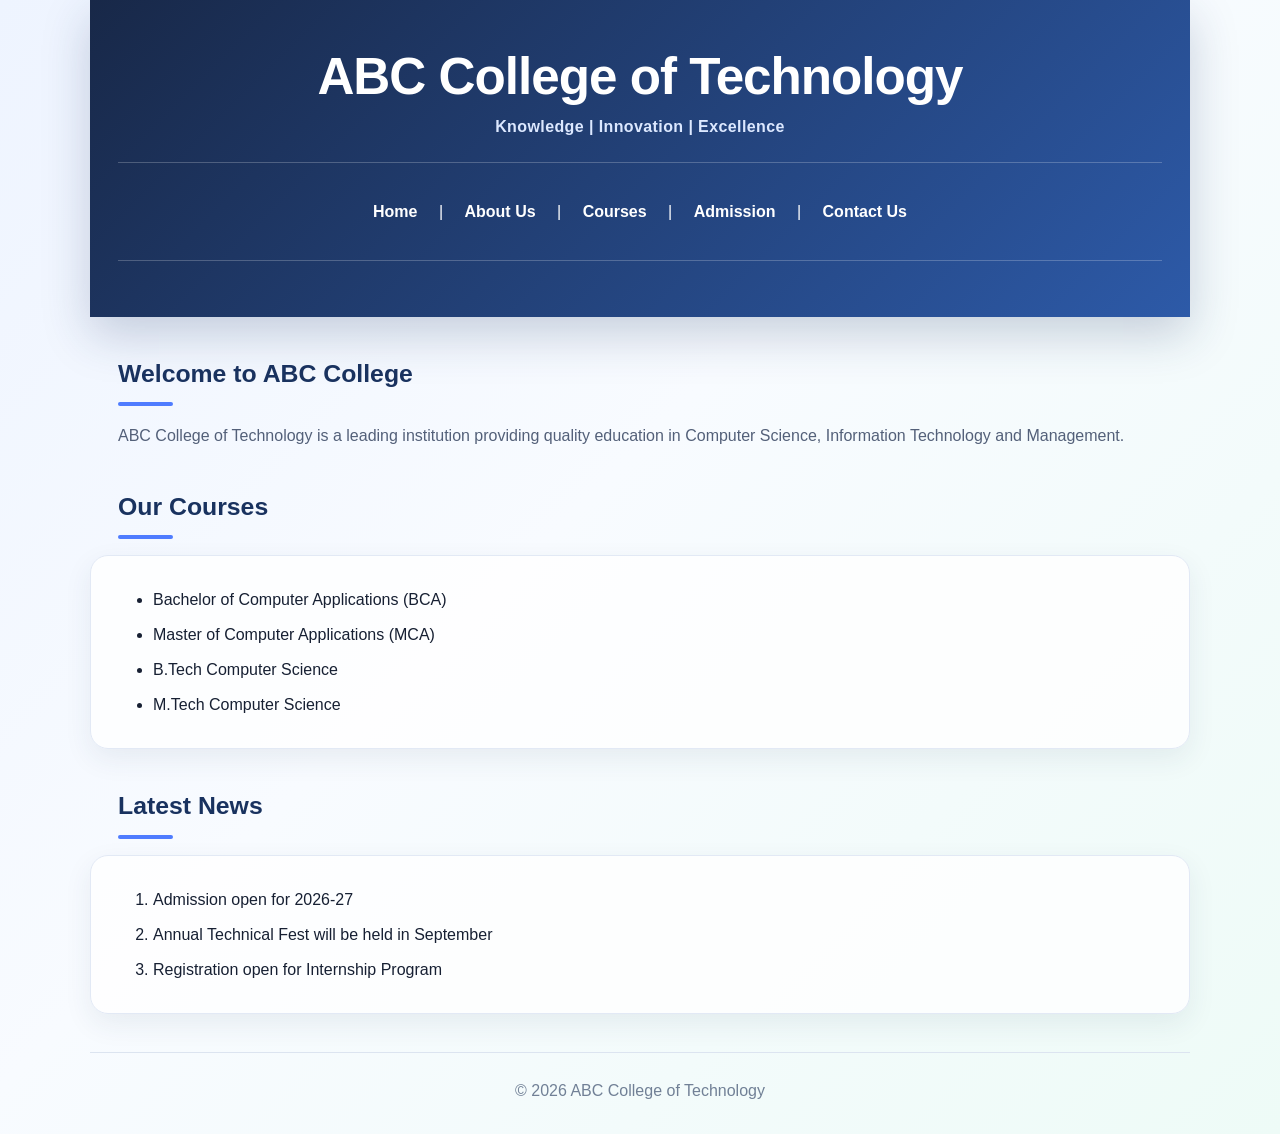
==== index.html @ 23ebe0e4 "Rename P1.html to index.html" ====
<!DOCTYPE html>
<html>
<head>
    <title>ABC College</title>

<link rel="stylesheet" href="style.css" >
</head>

<body>

    <center>
        <h1>ABC College of Technology</h1>
        <p>Knowledge | Innovation | Excellence</p>

        <hr>

        <a href="#">Home</a> |
        <a href="#">About Us</a> |
        <a href="#">Courses</a> |
        <a href="#">Admission</a> |
        <a href="#">Contact Us</a>

        <hr>
    </center>

    <h2>Welcome to ABC College</h2>

    <p>
        ABC College of Technology is a leading institution providing
        quality education in Computer Science, Information Technology
        and Management.
    </p>

    <h2>Our Courses</h2>

    <ul>
        <li>Bachelor of Computer Applications (BCA)</li>
        <li>Master of Computer Applications (MCA)</li>
        <li>B.Tech Computer Science</li>
        <li>M.Tech Computer Science</li>
    </ul>

    <h2>Latest News</h2>

    <ol>
        <li>Admission open for 2026-27</li>
        <li>Annual Technical Fest will be held in September</li>
        <li>Registration open for Internship Program</li>
    </ol>

    <hr>

    <center>
        <p>© 2026 ABC College of Technology</p>
    </center>

</body>
</html>
---- style.css ----
*{box-sizing:border-box}
html{scroll-behavior:smooth}
body{
  margin:0;
  min-height:100vh;
  font-family:Inter,Segoe UI,Arial,sans-serif;
  line-height:1.7;
  color:#172033;
  background:linear-gradient(135deg,#eef4ff 0%,#f8fbff 45%,#eefbf7 100%);
}
body>center:first-of-type{
  display:block;
  max-width:1100px;
  margin:0 auto;
  padding:48px 28px 34px;
  text-align:center;
  background:linear-gradient(135deg,#182848,#2d5aa8);
  color:white;
  box-shadow:0 18px 45px rgba(31,55,100,.22);
}
h1{
  margin:0 0 6px;
  font-size:clamp(2rem,5vw,3.2rem);
  line-height:1.15;
  letter-spacing:-1px;
}
h3{margin:4px 0 8px}
body>center:first-of-type p{
  margin:0 0 22px;
  color:#dce8ff;
  font-weight:600;
  letter-spacing:.4px;
}
body>center:first-of-type hr{
  border:0;
  height:1px;
  background:rgba(255,255,255,.22);
  margin:22px 0;
}
body>center:first-of-type a{
  display:inline-block;
  margin:5px 3px;
  padding:8px 14px;
  color:white;
  text-decoration:none;
  border-radius:999px;
  transition:.2s ease;
  font-weight:600;
}
body>center:first-of-type a:hover{
  background:rgba(255,255,255,.16);
  transform:translateY(-2px);
}
body>center:first-of-type + h2,
body>center:first-of-type ~ h2,
body>center:first-of-type ~ h3,
body>center:first-of-type ~ p,
body>center:first-of-type ~ ul,
body>center:first-of-type ~ ol,
body>center:first-of-type ~ table{
  max-width:1100px;
  margin-left:auto;
  margin-right:auto;
}
body>center:first-of-type + h2,
body>center:first-of-type ~ h2{
  margin-top:36px;
  margin-bottom:14px;
  padding:0 28px;
  color:#19325f;
  font-size:1.55rem;
  position:relative;
}
body>center:first-of-type + h2:after,
body>center:first-of-type ~ h2:after{
  content:"";
  display:block;
  width:55px;
  height:4px;
  margin-top:7px;
  border-radius:4px;
  background:#4f7cff;
}
body>center:first-of-type ~ p{
  padding:0 28px;
  color:#536079;
}
body>center:first-of-type ~ ul,
body>center:first-of-type ~ ol{
  padding:22px 44px 22px 62px;
  background:rgba(255,255,255,.82);
  border:1px solid #e2e9f5;
  border-radius:18px;
  box-shadow:0 10px 28px rgba(37,58,92,.08);
}
li{margin:8px 0}
table{
  width:calc(100% - 56px);
  border-collapse:separate !important;
  border-spacing:0;
  overflow:hidden;
  border:1px solid #dce5f3;
  border-radius:16px;
  background:white;
  box-shadow:0 12px 30px rgba(37,58,92,.1);
}
th,td{
  padding:14px 16px;
  border:0 !important;
  border-bottom:1px solid #e8edf5 !important;
  text-align:left;
}
th{
  color:white;
  background:linear-gradient(135deg,#24467e,#4775d8);
  font-weight:700;
}
tr:last-child td{border-bottom:0 !important}
tr:nth-child(even) td{background:#f7f9fd}
tr:hover td{background:#eef4ff}
body>hr{
  max-width:1100px;
  border:0;
  border-top:1px solid #dce4f0;
  margin:38px auto 0;
}
body>center:last-of-type{
  display:block;
  max-width:1100px;
  margin:0 auto;
  padding:24px 28px 30px;
  color:#718096;
}
body>center:last-of-type p{margin:0}
@media(max-width:650px){
  body>center:first-of-type{padding:34px 16px 25px}
  body>center:first-of-type a{padding:6px 9px;font-size:.9rem}
  body>center:first-of-type + h2,
  body>center:first-of-type ~ h2,
  body>center:first-of-type ~ p{padding-left:18px;padding-right:18px}
  body>center:first-of-type ~ ul,
  body>center:first-of-type ~ ol{margin-left:18px;margin-right:18px;padding-left:42px}
  table{width:calc(100% - 36px);font-size:.9rem}
  th,td{padding:11px 9px}
}
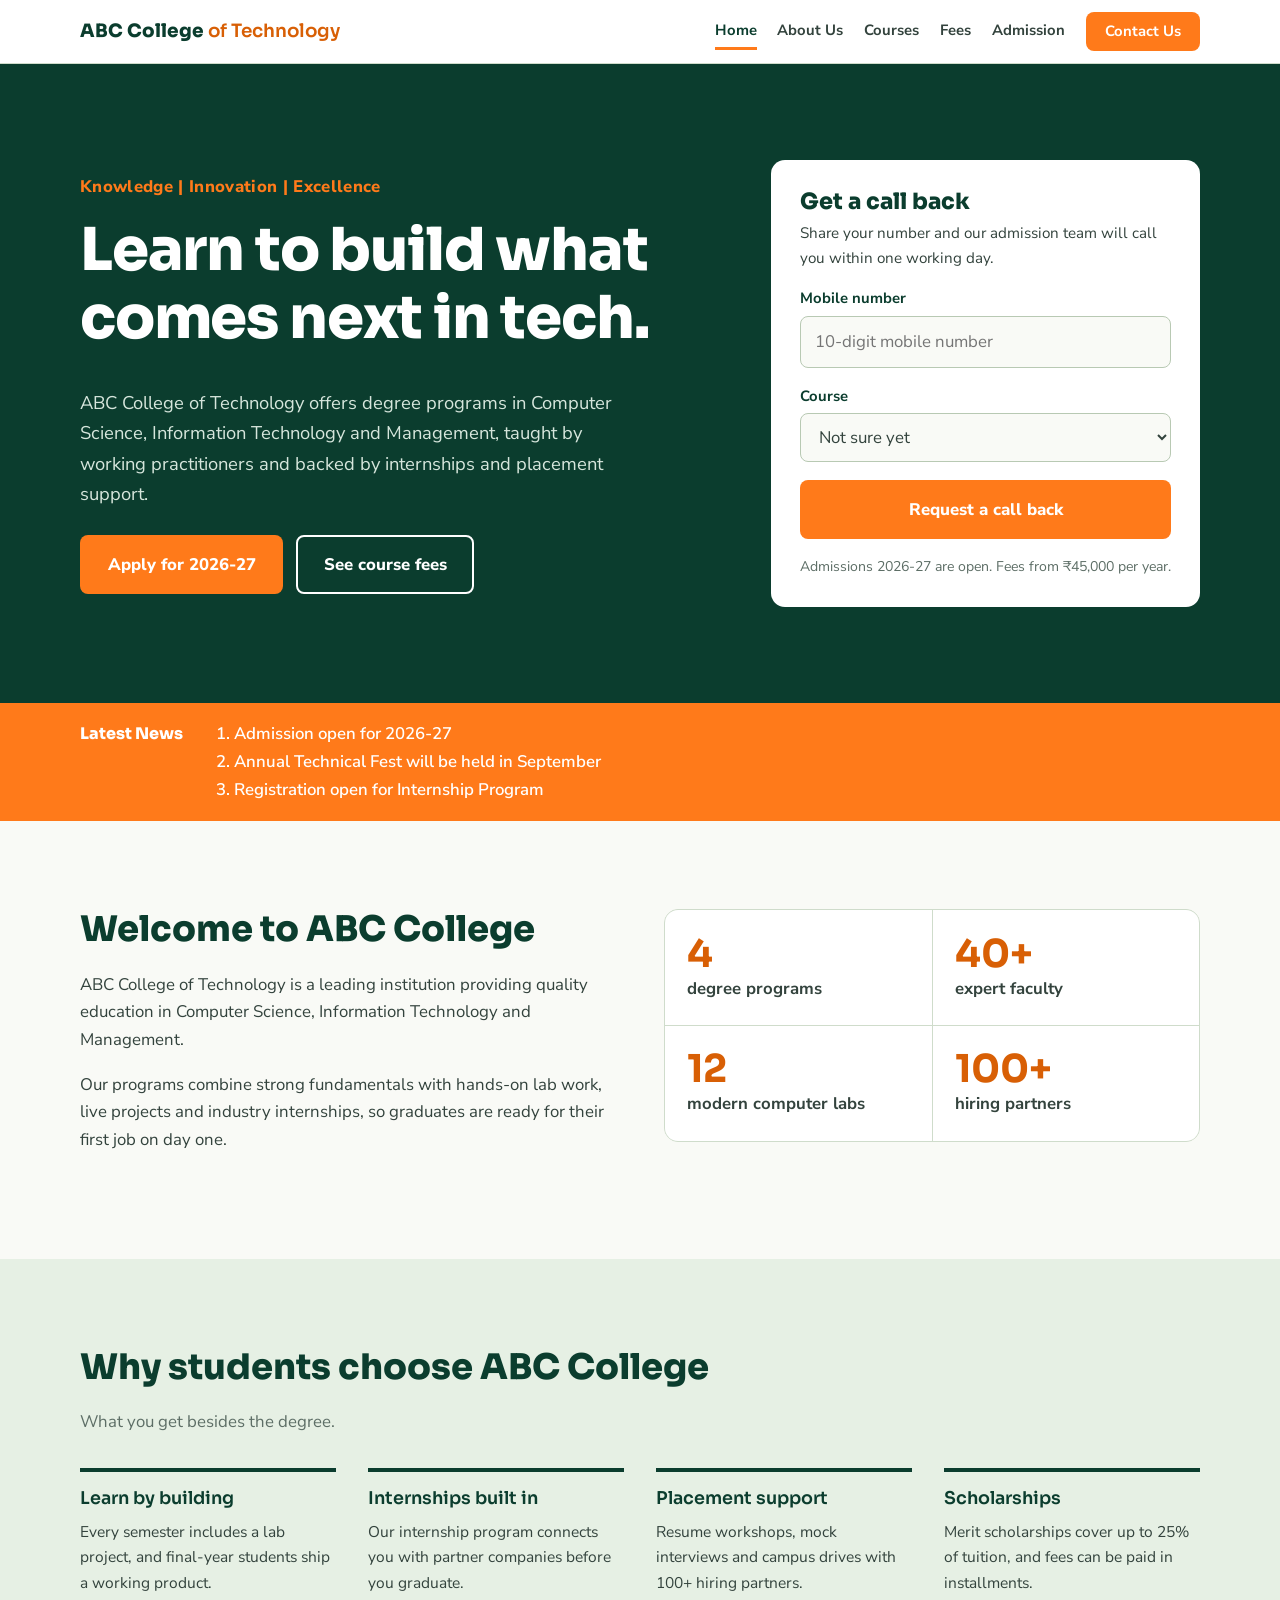
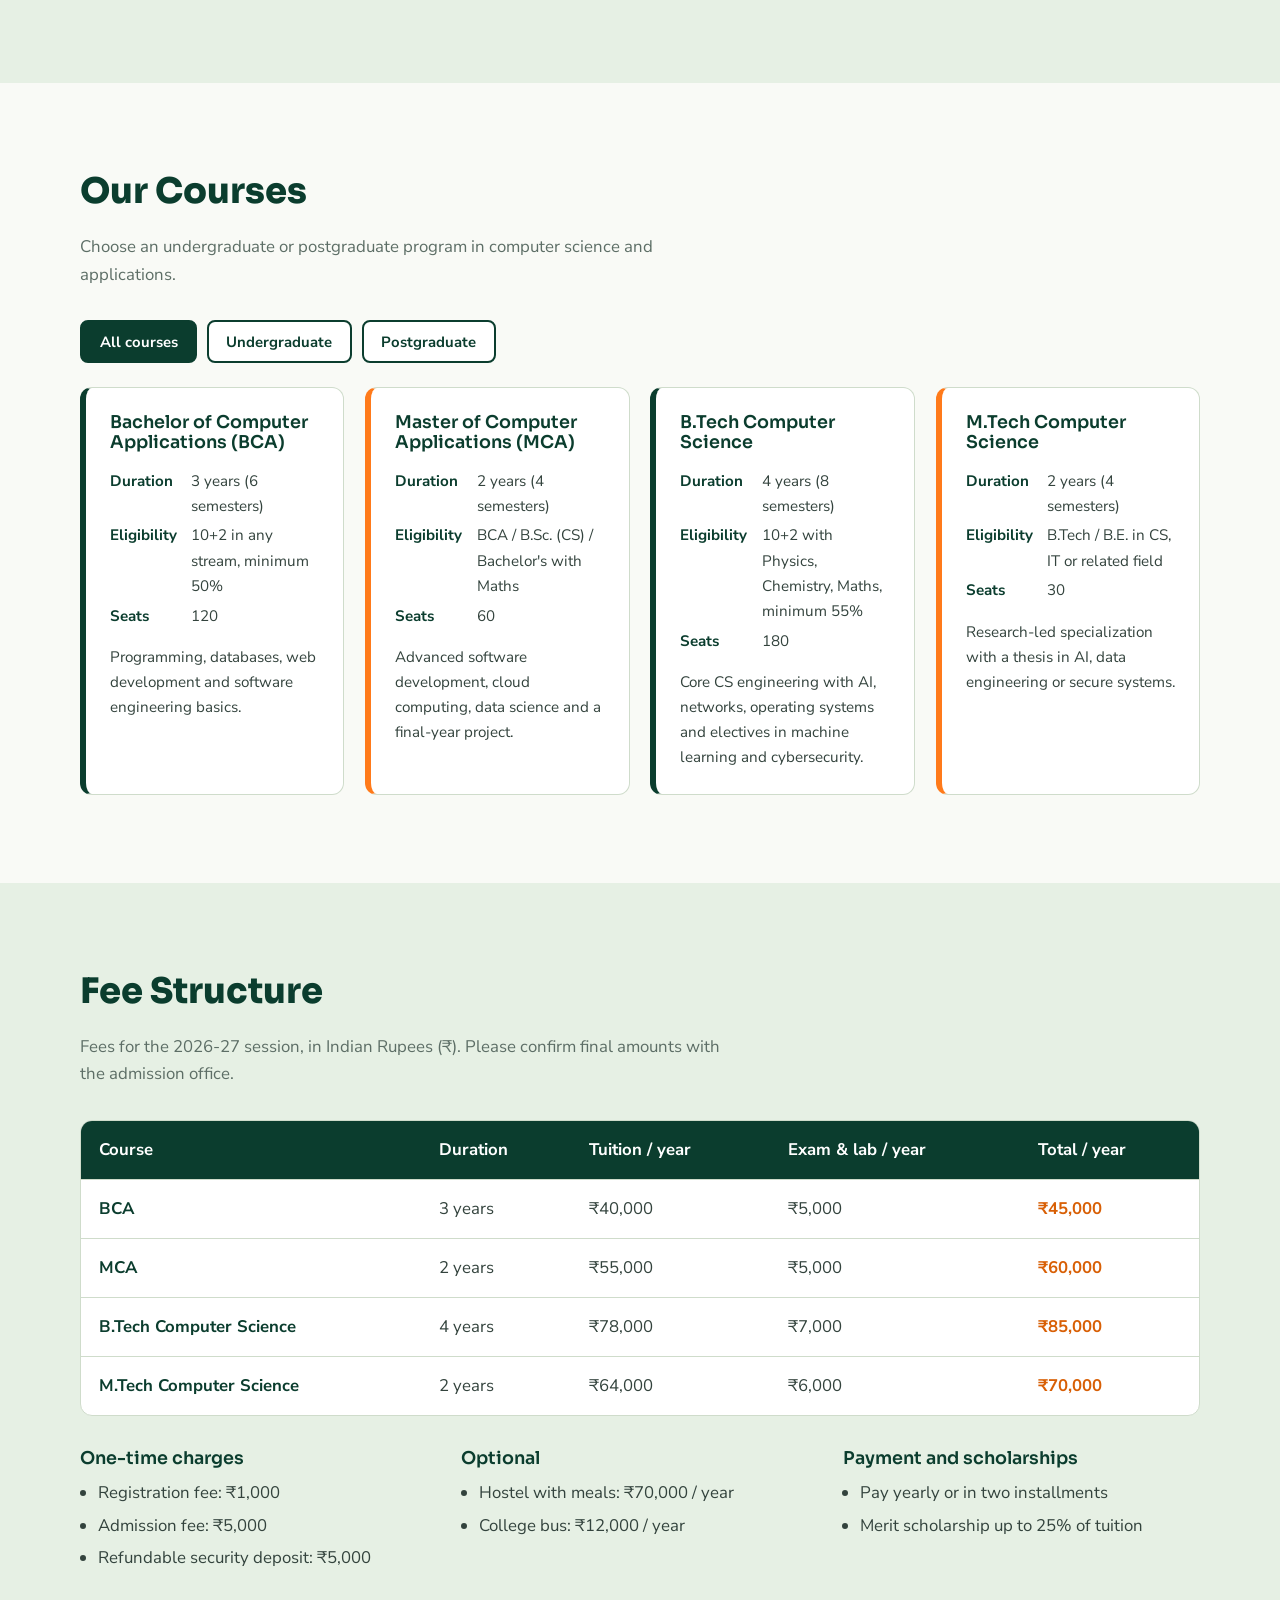
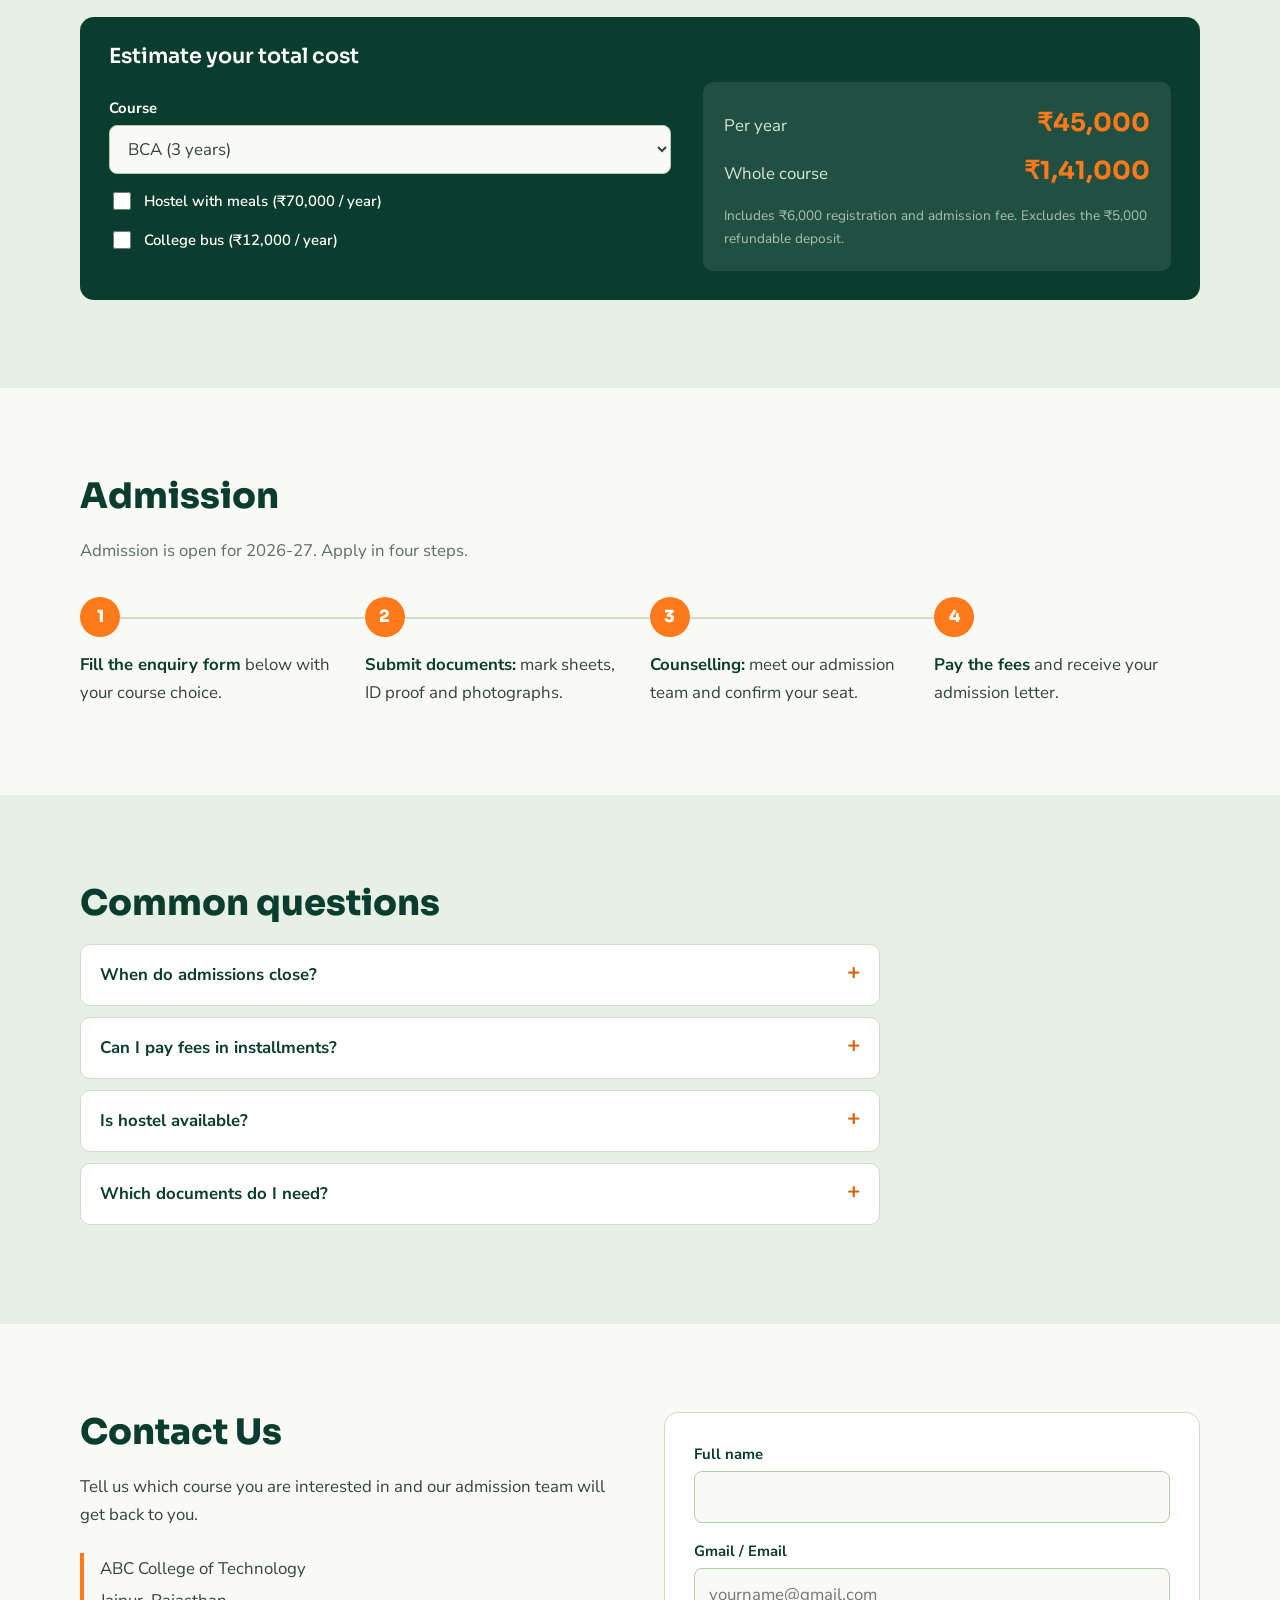
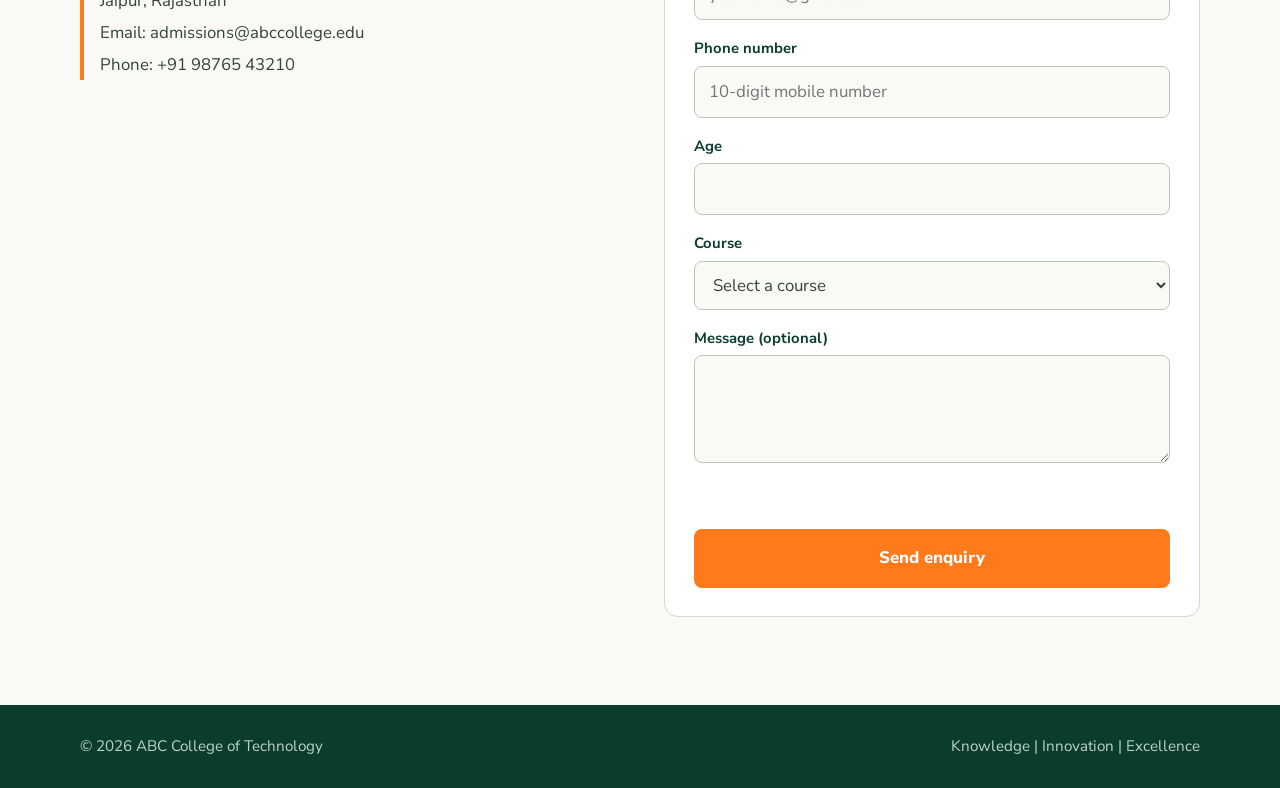
==== commit 987366f8: "Add files via upload" ====
--- a/index.html
+++ b/index.html
@@ -1,58 +1,378 @@
-<!DOCTYPE html>
-<html>
-<head>
-    <title>ABC College</title>
-
-<link rel="stylesheet" href="style.css" >
-</head>
-
-<body>
-
-    <center>
-        <h1>ABC College of Technology</h1>
-        <p>Knowledge | Innovation | Excellence</p>
-
-        <hr>
-
-        <a href="#">Home</a> |
-        <a href="#">About Us</a> |
-        <a href="#">Courses</a> |
-        <a href="#">Admission</a> |
-        <a href="#">Contact Us</a>
-
-        <hr>
-    </center>
-
-    <h2>Welcome to ABC College</h2>
-
-    <p>
-        ABC College of Technology is a leading institution providing
-        quality education in Computer Science, Information Technology
-        and Management.
-    </p>
-
-    <h2>Our Courses</h2>
-
-    <ul>
-        <li>Bachelor of Computer Applications (BCA)</li>
-        <li>Master of Computer Applications (MCA)</li>
-        <li>B.Tech Computer Science</li>
-        <li>M.Tech Computer Science</li>
-    </ul>
-
-    <h2>Latest News</h2>
-
-    <ol>
-        <li>Admission open for 2026-27</li>
-        <li>Annual Technical Fest will be held in September</li>
-        <li>Registration open for Internship Program</li>
-    </ol>
-
-    <hr>
-
-    <center>
-        <p>© 2026 ABC College of Technology</p>
-    </center>
-
-</body>
-</html>
+<!DOCTYPE html>
+<html lang="en">
+<head>
+    <meta charset="UTF-8">
+    <meta name="viewport" content="width=device-width, initial-scale=1">
+    <title>ABC College of Technology</title>
+    <link rel="preconnect" href="https://fonts.googleapis.com">
+    <link rel="preconnect" href="https://fonts.gstatic.com" crossorigin>
+    <link href="https://fonts.googleapis.com/css2?family=Sora:wght@600;800&family=Nunito+Sans:wght@400;600;700&display=swap" rel="stylesheet">
+    <link rel="stylesheet" href="style.css">
+</head>
+
+<body>
+
+    <div id="progress" aria-hidden="true"></div>
+
+    <header class="site-header">
+        <div class="wrap header-inner">
+            <a href="#home" class="brand">ABC College <span>of Technology</span></a>
+            <nav aria-label="Main">
+                <a href="#home">Home</a>
+                <a href="#about">About Us</a>
+                <a href="#courses">Courses</a>
+                <a href="#fees">Fees</a>
+                <a href="#admission">Admission</a>
+                <a href="#contact" class="nav-cta">Contact Us</a>
+            </nav>
+        </div>
+    </header>
+
+    <main>
+
+        <section class="hero" id="home">
+            <div class="wrap hero-inner">
+                <div class="hero-text">
+                    <p class="tagline">Knowledge | Innovation | Excellence</p>
+                    <h1>Learn to build what comes next in tech.</h1>
+                    <p class="lead">
+                        ABC College of Technology offers degree programs in Computer Science,
+                        Information Technology and Management, taught by working practitioners
+                        and backed by internships and placement support.
+                    </p>
+                    <div class="hero-actions">
+                        <a href="#contact" class="btn btn-primary">Apply for 2026-27</a>
+                        <a href="#fees" class="btn btn-ghost">See course fees</a>
+                    </div>
+                </div>
+                <aside class="hero-card" aria-label="Request a call back">
+                    <h2>Get a call back</h2>
+                    <p>Share your number and our admission team will call you within one working day.</p>
+                    <form id="quick-form" novalidate>
+                        <label for="qphone">Mobile number</label>
+                        <input type="tel" id="qphone" inputmode="numeric" placeholder="10-digit mobile number" required>
+                        <label for="qcourse">Course</label>
+                        <select id="qcourse">
+                            <option value="">Not sure yet</option>
+                            <option>BCA</option>
+                            <option>MCA</option>
+                            <option>B.Tech Computer Science</option>
+                            <option>M.Tech Computer Science</option>
+                        </select>
+                        <button type="submit" class="btn btn-primary">Request a call back</button>
+                    </form>
+                    <p class="card-note">Admissions 2026-27 are open. Fees from ₹45,000 per year.</p>
+                </aside>
+            </div>
+        </section>
+
+        <section class="news-bar" aria-label="Latest news">
+            <div class="wrap">
+                <h2>Latest News</h2>
+                <ol>
+                    <li>Admission open for 2026-27</li>
+                    <li>Annual Technical Fest will be held in September</li>
+                    <li>Registration open for Internship Program</li>
+                </ol>
+            </div>
+        </section>
+
+        <section class="section" id="about">
+            <div class="wrap two-col">
+                <div>
+                    <h2>Welcome to ABC College</h2>
+                    <p>
+                        ABC College of Technology is a leading institution providing
+                        quality education in Computer Science, Information Technology
+                        and Management.
+                    </p>
+                    <p>
+                        Our programs combine strong fundamentals with hands-on lab work,
+                        live projects and industry internships, so graduates are ready
+                        for their first job on day one.
+                    </p>
+                </div>
+                <ul class="facts">
+                    <li><strong data-count="4" data-suffix="">4</strong> degree programs</li>
+                    <li><strong data-count="40" data-suffix="+">40+</strong> expert faculty</li>
+                    <li><strong data-count="12" data-suffix="">12</strong> modern computer labs</li>
+                    <li><strong data-count="100" data-suffix="+">100+</strong> hiring partners</li>
+                </ul>
+            </div>
+        </section>
+
+        <section class="section alt" id="why">
+            <div class="wrap">
+                <h2>Why students choose ABC College</h2>
+                <p class="section-intro">What you get besides the degree.</p>
+                <div class="why-grid">
+                    <div>
+                        <h3>Learn by building</h3>
+                        <p>Every semester includes a lab project, and final-year students ship a working product.</p>
+                    </div>
+                    <div>
+                        <h3>Internships built in</h3>
+                        <p>Our internship program connects you with partner companies before you graduate.</p>
+                    </div>
+                    <div>
+                        <h3>Placement support</h3>
+                        <p>Resume workshops, mock interviews and campus drives with 100+ hiring partners.</p>
+                    </div>
+                    <div>
+                        <h3>Scholarships</h3>
+                        <p>Merit scholarships cover up to 25% of tuition, and fees can be paid in installments.</p>
+                    </div>
+                </div>
+            </div>
+        </section>
+
+        <section class="section" id="courses">
+            <div class="wrap">
+                <h2>Our Courses</h2>
+                <p class="section-intro">Choose an undergraduate or postgraduate program in computer science and applications.</p>
+
+                <div class="filters" role="group" aria-label="Filter courses">
+                    <button type="button" class="chip active" data-filter="all">All courses</button>
+                    <button type="button" class="chip" data-filter="ug">Undergraduate</button>
+                    <button type="button" class="chip" data-filter="pg">Postgraduate</button>
+                </div>
+
+                <div class="course-grid">
+                    <article class="course" data-level="ug">
+                        <h3>Bachelor of Computer Applications (BCA)</h3>
+                        <dl>
+                            <dt>Duration</dt><dd>3 years (6 semesters)</dd>
+                            <dt>Eligibility</dt><dd>10+2 in any stream, minimum 50%</dd>
+                            <dt>Seats</dt><dd>120</dd>
+                        </dl>
+                        <p>Programming, databases, web development and software engineering basics.</p>
+                    </article>
+
+                    <article class="course" data-level="pg">
+                        <h3>Master of Computer Applications (MCA)</h3>
+                        <dl>
+                            <dt>Duration</dt><dd>2 years (4 semesters)</dd>
+                            <dt>Eligibility</dt><dd>BCA / B.Sc. (CS) / Bachelor's with Maths</dd>
+                            <dt>Seats</dt><dd>60</dd>
+                        </dl>
+                        <p>Advanced software development, cloud computing, data science and a final-year project.</p>
+                    </article>
+
+                    <article class="course" data-level="ug">
+                        <h3>B.Tech Computer Science</h3>
+                        <dl>
+                            <dt>Duration</dt><dd>4 years (8 semesters)</dd>
+                            <dt>Eligibility</dt><dd>10+2 with Physics, Chemistry, Maths, minimum 55%</dd>
+                            <dt>Seats</dt><dd>180</dd>
+                        </dl>
+                        <p>Core CS engineering with AI, networks, operating systems and electives in machine learning and cybersecurity.</p>
+                    </article>
+
+                    <article class="course" data-level="pg">
+                        <h3>M.Tech Computer Science</h3>
+                        <dl>
+                            <dt>Duration</dt><dd>2 years (4 semesters)</dd>
+                            <dt>Eligibility</dt><dd>B.Tech / B.E. in CS, IT or related field</dd>
+                            <dt>Seats</dt><dd>30</dd>
+                        </dl>
+                        <p>Research-led specialization with a thesis in AI, data engineering or secure systems.</p>
+                    </article>
+                </div>
+            </div>
+        </section>
+
+        <section class="section alt" id="fees">
+            <div class="wrap">
+                <h2>Fee Structure</h2>
+                <p class="section-intro">Fees for the 2026-27 session, in Indian Rupees (₹). Please confirm final amounts with the admission office.</p>
+
+                <div class="table-scroll">
+                    <table>
+                        <caption class="sr-only">Course fee structure</caption>
+                        <thead>
+                            <tr>
+                                <th scope="col">Course</th>
+                                <th scope="col">Duration</th>
+                                <th scope="col">Tuition / year</th>
+                                <th scope="col">Exam &amp; lab / year</th>
+                                <th scope="col">Total / year</th>
+                            </tr>
+                        </thead>
+                        <tbody>
+                            <tr>
+                                <th scope="row">BCA</th>
+                                <td>3 years</td>
+                                <td>₹40,000</td>
+                                <td>₹5,000</td>
+                                <td><strong>₹45,000</strong></td>
+                            </tr>
+                            <tr>
+                                <th scope="row">MCA</th>
+                                <td>2 years</td>
+                                <td>₹55,000</td>
+                                <td>₹5,000</td>
+                                <td><strong>₹60,000</strong></td>
+                            </tr>
+                            <tr>
+                                <th scope="row">B.Tech Computer Science</th>
+                                <td>4 years</td>
+                                <td>₹78,000</td>
+                                <td>₹7,000</td>
+                                <td><strong>₹85,000</strong></td>
+                            </tr>
+                            <tr>
+                                <th scope="row">M.Tech Computer Science</th>
+                                <td>2 years</td>
+                                <td>₹64,000</td>
+                                <td>₹6,000</td>
+                                <td><strong>₹70,000</strong></td>
+                            </tr>
+                        </tbody>
+                    </table>
+                </div>
+
+                <div class="fee-notes">
+                    <div>
+                        <h3>One-time charges</h3>
+                        <ul>
+                            <li>Registration fee: ₹1,000</li>
+                            <li>Admission fee: ₹5,000</li>
+                            <li>Refundable security deposit: ₹5,000</li>
+                        </ul>
+                    </div>
+                    <div>
+                        <h3>Optional</h3>
+                        <ul>
+                            <li>Hostel with meals: ₹70,000 / year</li>
+                            <li>College bus: ₹12,000 / year</li>
+                        </ul>
+                    </div>
+                    <div>
+                        <h3>Payment and scholarships</h3>
+                        <ul>
+                            <li>Pay yearly or in two installments</li>
+                            <li>Merit scholarship up to 25% of tuition</li>
+                        </ul>
+                    </div>
+                </div>
+
+                <div class="calc">
+                    <h3>Estimate your total cost</h3>
+                    <div class="calc-grid">
+                        <div>
+                            <label for="calc-course">Course</label>
+                            <select id="calc-course">
+                                <option value="45000|3">BCA (3 years)</option>
+                                <option value="60000|2">MCA (2 years)</option>
+                                <option value="85000|4">B.Tech Computer Science (4 years)</option>
+                                <option value="70000|2">M.Tech Computer Science (2 years)</option>
+                            </select>
+                            <label class="check"><input type="checkbox" id="calc-hostel"> Hostel with meals (₹70,000 / year)</label>
+                            <label class="check"><input type="checkbox" id="calc-bus"> College bus (₹12,000 / year)</label>
+                        </div>
+                        <div class="calc-result" aria-live="polite">
+                            <p class="calc-line">Per year <strong id="calc-year">₹0</strong></p>
+                            <p class="calc-line">Whole course <strong id="calc-total">₹0</strong></p>
+                            <p class="calc-small">Includes ₹6,000 registration and admission fee. Excludes the ₹5,000 refundable deposit.</p>
+                        </div>
+                    </div>
+                </div>
+            </div>
+        </section>
+
+        <section class="section" id="admission">
+            <div class="wrap">
+                <h2>Admission</h2>
+                <p class="section-intro">Admission is open for 2026-27. Apply in four steps.</p>
+                <ol class="steps">
+                    <li><strong>Fill the enquiry form</strong> below with your course choice.</li>
+                    <li><strong>Submit documents:</strong> mark sheets, ID proof and photographs.</li>
+                    <li><strong>Counselling:</strong> meet our admission team and confirm your seat.</li>
+                    <li><strong>Pay the fees</strong> and receive your admission letter.</li>
+                </ol>
+            </div>
+        </section>
+
+        <section class="section alt" id="faq">
+            <div class="wrap faq">
+                <h2>Common questions</h2>
+                <details>
+                    <summary>When do admissions close?</summary>
+                    <p>Admissions for 2026-27 are open now. Seats are filled in order of applications, so apply early.</p>
+                </details>
+                <details>
+                    <summary>Can I pay fees in installments?</summary>
+                    <p>Yes. You can pay yearly or in two installments each year.</p>
+                </details>
+                <details>
+                    <summary>Is hostel available?</summary>
+                    <p>Yes. Hostel with meals costs ₹70,000 per year and is optional.</p>
+                </details>
+                <details>
+                    <summary>Which documents do I need?</summary>
+                    <p>Previous mark sheets, an ID proof and recent passport-size photographs.</p>
+                </details>
+            </div>
+        </section>
+
+        <section class="section" id="contact">
+            <div class="wrap two-col">
+                <div>
+                    <h2>Contact Us</h2>
+                    <p>Tell us which course you are interested in and our admission team will get back to you.</p>
+                    <address>
+                        ABC College of Technology<br>
+                        Jaipur, Rajasthan<br>
+                        Email: admissions@abccollege.edu<br>
+                        Phone: +91 98765 43210
+                    </address>
+                </div>
+
+                <form id="contact-form" novalidate>
+                    <label for="name">Full name</label>
+                    <input type="text" id="name" name="name" autocomplete="name" required>
+
+                    <label for="email">Gmail / Email</label>
+                    <input type="email" id="email" name="email" autocomplete="email" placeholder="yourname@gmail.com" required>
+
+                    <label for="phone">Phone number</label>
+                    <input type="tel" id="phone" name="phone" autocomplete="tel" inputmode="numeric" placeholder="10-digit mobile number" required>
+
+                    <label for="age">Age</label>
+                    <input type="number" id="age" name="age" min="15" max="60" required>
+
+                    <label for="course">Course</label>
+                    <select id="course" name="course" required>
+                        <option value="">Select a course</option>
+                        <option>BCA</option>
+                        <option>MCA</option>
+                        <option>B.Tech Computer Science</option>
+                        <option>M.Tech Computer Science</option>
+                    </select>
+
+                    <label for="message">Message (optional)</label>
+                    <textarea id="message" name="message" rows="3"></textarea>
+
+                    <p id="form-status" role="status"></p>
+                    <button type="submit" class="btn btn-primary">Send enquiry</button>
+                </form>
+            </div>
+        </section>
+
+    </main>
+
+    <footer class="site-footer">
+        <div class="wrap">
+            <p>© 2026 ABC College of Technology</p>
+            <p>Knowledge | Innovation | Excellence</p>
+        </div>
+    </footer>
+
+    <a href="#contact" class="sticky-cta">Apply now</a>
+
+    <button id="to-top" type="button" aria-label="Back to top">&#8593;</button>
+
+    <script src="script.js"></script>
+
+</body>
+</html>
--- a/style.css
+++ b/style.css
@@ -1,145 +1,173 @@
-*{box-sizing:border-box}
-html{scroll-behavior:smooth}
-body{
-  margin:0;
-  min-height:100vh;
-  font-family:Inter,Segoe UI,Arial,sans-serif;
-  line-height:1.7;
-  color:#172033;
-  background:linear-gradient(135deg,#eef4ff 0%,#f8fbff 45%,#eefbf7 100%);
+:root {
+    --forest: #0b3d2e;
+    --forest-soft: #14584a;
+    --sage: #e6f0e4;
+    --orange: #ff7a1a;
+    --orange-dark: #d85f05;
+    --paper: #f9faf6;
+    --line: #cfdccb;
+    --text: #33433d;
+    --font-head: "Sora", "Trebuchet MS", sans-serif;
+    --font-body: "Nunito Sans", "Segoe UI", Arial, sans-serif;
 }
-body>center:first-of-type{
-  display:block;
-  max-width:1100px;
-  margin:0 auto;
-  padding:48px 28px 34px;
-  text-align:center;
-  background:linear-gradient(135deg,#182848,#2d5aa8);
-  color:white;
-  box-shadow:0 18px 45px rgba(31,55,100,.22);
+*, *::before, *::after { box-sizing: border-box; }
+html { scroll-behavior: smooth; scroll-padding-top: 76px; }
+body { margin: 0; font-family: var(--font-body); font-size: 1.05rem; line-height: 1.65; color: var(--text); background: var(--paper); }
+h1, h2, h3 { font-family: var(--font-head); color: var(--forest); line-height: 1.15; margin: 0 0 .6em; }
+h1 { font-size: clamp(2.2rem, 5.2vw, 3.7rem); font-weight: 800; letter-spacing: -0.02em; }
+h2 { font-size: clamp(1.55rem, 3.2vw, 2.2rem); font-weight: 800; }
+h3 { font-size: 1.1rem; font-weight: 600; }
+p { margin: 0 0 1em; max-width: 66ch; }
+a { color: var(--forest-soft); }
+:focus-visible { outline: 3px solid var(--orange); outline-offset: 2px; }
+.wrap { width: min(1120px, 92%); margin-inline: auto; }
+.sr-only { position: absolute; width: 1px; height: 1px; overflow: hidden; clip: rect(0 0 0 0); white-space: nowrap; }
+
+/* Header */
+.site-header { position: sticky; top: 0; z-index: 10; background: #fff; border-bottom: 1px solid var(--line); }
+.header-inner { display: flex; flex-wrap: wrap; align-items: center; justify-content: space-between; gap: .5rem 1.5rem; padding: .75rem 0; }
+.brand { font-family: var(--font-head); font-weight: 800; font-size: 1.15rem; color: var(--forest); text-decoration: none; }
+.brand span { font-weight: 600; color: var(--orange-dark); }
+nav { display: flex; flex-wrap: wrap; gap: .2rem 1.3rem; align-items: center; }
+nav a { color: var(--text); text-decoration: none; font-weight: 700; font-size: .93rem; padding: .3rem 0; border-bottom: 3px solid transparent; }
+nav a:hover { color: var(--forest); border-bottom-color: var(--line); }
+nav a.current:not(.nav-cta) { color: var(--forest); border-bottom-color: var(--orange); }
+nav .nav-cta { background: var(--orange); color: #fff; padding: .45rem 1.2rem; border-radius: 8px; border-bottom: 0; }
+nav .nav-cta:hover { background: var(--orange-dark); color: #fff; }
+
+/* Buttons */
+.btn { display: inline-block; font: inherit; font-weight: 800; cursor: pointer; padding: .85rem 1.6rem; border-radius: 8px; border: 2px solid transparent; text-decoration: none; text-align: center; transition: background .2s, color .2s; }
+.btn-primary { background: var(--orange); color: #fff; }
+.btn-primary:hover { background: var(--orange-dark); }
+.btn-ghost { border-color: #fff; color: #fff; }
+.btn-ghost:hover { background: #fff; color: var(--forest); }
+
+/* Hero */
+.hero { background: var(--forest); color: #d6e6dc; padding: clamp(3rem, 8vw, 6rem) 0; }
+.hero-inner { display: grid; gap: 3rem; grid-template-columns: 1fr; align-items: center; }
+@media (min-width: 900px) { .hero-inner { grid-template-columns: 1.5fr 1fr; } }
+.tagline { color: var(--orange); font-weight: 800; letter-spacing: .02em; margin-bottom: 1rem; }
+.hero h1 { color: #fff; max-width: 15ch; }
+.lead { font-size: 1.15rem; max-width: 52ch; }
+.hero-actions { display: flex; flex-wrap: wrap; gap: .8rem; margin-top: 1.6rem; }
+.hero-card { background: #fff; color: var(--text); border-radius: 14px; padding: 1.8rem; }
+.hero-card h2 { font-size: 1.4rem; margin-bottom: .4rem; }
+.hero-card p { font-size: .95rem; }
+.hero-card form { background: none; border: 0; box-shadow: none; padding: 0; }
+.hero-card .btn { width: 100%; margin-top: 1.1rem; }
+.hero-card .card-note { margin: 1rem 0 0; font-size: .88rem; color: #5d6e66; }
+
+/* News */
+.news-bar { background: var(--orange); color: #fff; padding: 1.1rem 0; }
+.news-bar .wrap { display: flex; flex-wrap: wrap; gap: .5rem 2rem; align-items: baseline; }
+.news-bar h2 { font-size: 1rem; margin: 0; color: #fff; }
+.news-bar ol { margin: 0; padding-left: 1.2rem; flex: 1 1 320px; font-weight: 600; }
+
+/* Sections */
+.section { padding: clamp(3rem, 7vw, 5.5rem) 0; }
+.section.alt { background: var(--sage); }
+.section-intro { color: #5d6e66; margin-bottom: 2rem; }
+.two-col { display: grid; gap: 3rem; grid-template-columns: 1fr; align-items: start; }
+@media (min-width: 860px) { .two-col { grid-template-columns: 1fr 1fr; } }
+
+.facts { list-style: none; margin: 0; padding: 0; display: grid; grid-template-columns: 1fr 1fr; gap: 1px; background: var(--line); border: 1px solid var(--line); border-radius: 14px; overflow: hidden; }
+.facts li { background: #fff; padding: 1.4rem; font-weight: 700; }
+.facts strong { display: block; font-family: var(--font-head); font-size: 2.4rem; color: var(--orange-dark); line-height: 1.1; }
+
+.why-grid { display: grid; gap: 2rem; grid-template-columns: repeat(auto-fit, minmax(220px, 1fr)); }
+.why-grid > div { border-top: 4px solid var(--forest); padding-top: 1rem; }
+.why-grid p { font-size: .97rem; margin: 0; }
+
+/* Courses */
+.filters { display: flex; flex-wrap: wrap; gap: .6rem; margin-bottom: 1.5rem; }
+.chip { font: inherit; font-weight: 700; font-size: .93rem; cursor: pointer; padding: .45rem 1.1rem; border-radius: 8px; border: 2px solid var(--forest); background: #fff; color: var(--forest); }
+.chip:hover { background: var(--sage); }
+.chip.active { background: var(--forest); color: #fff; }
+.course-grid { display: grid; gap: 1.3rem; grid-template-columns: repeat(auto-fit, minmax(250px, 1fr)); }
+.course { background: #fff; border: 1px solid var(--line); border-left: 6px solid var(--forest); border-radius: 12px; padding: 1.5rem; transition: box-shadow .2s; }
+.course[hidden] { display: none; }
+.course[data-level="pg"] { border-left-color: var(--orange); }
+.course:hover { box-shadow: 0 8px 22px rgba(11, 61, 46, .14); }
+.course h3 { min-height: 2.6em; }
+.course dl { margin: 0 0 1rem; display: grid; grid-template-columns: auto 1fr; gap: .3rem .9rem; font-size: .95rem; }
+.course dt { font-weight: 700; color: var(--forest); }
+.course dd { margin: 0; }
+.course p { font-size: .95rem; margin: 0; }
+
+/* Fees */
+.table-scroll { overflow-x: auto; border: 1px solid var(--line); border-radius: 12px; background: #fff; }
+table { width: 100%; border-collapse: collapse; min-width: 620px; }
+th, td { padding: .95rem 1.1rem; text-align: left; border-bottom: 1px solid var(--line); }
+thead th { background: var(--forest); color: #fff; white-space: nowrap; }
+tbody th { color: var(--forest); }
+tbody tr:hover { background: var(--paper); }
+tbody tr:last-child > * { border-bottom: 0; }
+td strong { color: var(--orange-dark); }
+.fee-notes { display: grid; gap: 1.5rem; margin-top: 2rem; grid-template-columns: repeat(auto-fit, minmax(220px, 1fr)); }
+.fee-notes ul { margin: 0; padding-left: 1.1rem; }
+.fee-notes li { margin-bottom: .3rem; }
+
+.calc { margin-top: 2.5rem; padding: 1.8rem; background: var(--forest); color: #d6e6dc; border-radius: 14px; }
+.calc h3 { color: #fff; font-size: 1.3rem; }
+.calc-grid { display: grid; gap: 2rem; grid-template-columns: 1fr; align-items: center; }
+@media (min-width: 760px) { .calc-grid { grid-template-columns: 1.2fr 1fr; } }
+.calc label { color: #fff; }
+.calc label.check { display: flex; align-items: center; gap: .6rem; font-weight: 600; margin-top: .9rem; }
+.calc input[type="checkbox"] { width: 1.15rem; height: 1.15rem; accent-color: var(--orange); }
+.calc-result { background: rgba(255, 255, 255, .09); border-radius: 10px; padding: 1.3rem; }
+.calc-line { display: flex; justify-content: space-between; align-items: baseline; margin: 0 0 .5rem; max-width: none; }
+.calc-line strong { font-family: var(--font-head); font-size: 1.55rem; color: var(--orange); }
+.calc-small { font-size: .85rem; margin: .8rem 0 0; color: #a9c2b4; }
+
+/* Admission timeline */
+.steps { list-style: none; counter-reset: step; margin: 0; padding: 0; display: grid; gap: 1.2rem; grid-template-columns: repeat(auto-fit, minmax(220px, 1fr)); }
+.steps li { counter-increment: step; position: relative; padding-top: 3.4rem; }
+.steps li::before { content: counter(step); position: absolute; top: 0; left: 0; z-index: 1; width: 2.5rem; height: 2.5rem; border-radius: 50%; background: var(--orange); color: #fff; font-family: var(--font-head); font-weight: 800; display: grid; place-items: center; }
+.steps li::after { content: ""; position: absolute; top: 1.25rem; left: 2.5rem; right: -1.2rem; border-top: 2px solid var(--line); }
+.steps li:last-child::after { display: none; }
+.steps strong { color: var(--forest); }
+
+/* FAQ */
+.faq details { background: #fff; border: 1px solid var(--line); border-radius: 10px; margin-bottom: .7rem; max-width: 800px; }
+.faq summary { cursor: pointer; font-weight: 700; color: var(--forest); padding: 1rem 1.2rem; list-style: none; display: flex; justify-content: space-between; gap: 1rem; }
+.faq summary::-webkit-details-marker { display: none; }
+.faq summary::after { content: "+"; font-size: 1.4rem; line-height: 1; color: var(--orange-dark); }
+.faq details[open] summary::after { content: "\2212"; }
+.faq details p { padding: 0 1.2rem; margin: 0 0 1rem; }
+
+/* Contact */
+address { font-style: normal; line-height: 1.9; margin-top: 1.5rem; padding-left: 1rem; border-left: 4px solid var(--orange); }
+form { background: #fff; border: 1px solid var(--line); border-radius: 14px; padding: 1.8rem; }
+label { display: block; font-weight: 700; color: var(--forest); margin: 1rem 0 .3rem; font-size: .93rem; }
+label:first-child { margin-top: 0; }
+input, select, textarea { width: 100%; font: inherit; color: var(--text); padding: .7rem .9rem; border: 1px solid #b8c9b3; border-radius: 8px; background: var(--paper); }
+input:focus, select:focus, textarea:focus { outline: none; border-color: var(--orange); box-shadow: 0 0 0 3px rgba(255, 122, 26, .25); }
+textarea { resize: vertical; }
+form .btn { width: 100%; margin-top: .5rem; }
+#form-status { min-height: 1.5em; margin: 1rem 0 .5rem; font-weight: 700; }
+#form-status.error { color: #b3261e; }
+#form-status.success { color: var(--forest-soft); }
+
+/* Footer */
+.site-footer { background: var(--forest); color: #bcd3c6; padding: 1.8rem 0; font-size: .95rem; }
+.site-footer .wrap { display: flex; flex-wrap: wrap; justify-content: space-between; gap: .5rem 2rem; }
+.site-footer p { margin: 0; }
+
+/* Interactive extras */
+#progress { position: fixed; top: 0; left: 0; height: 4px; width: 0; background: var(--orange); z-index: 30; }
+#to-top { position: fixed; right: 1.2rem; bottom: 1.2rem; z-index: 20; width: 2.8rem; height: 2.8rem; border-radius: 8px; border: 0; cursor: pointer; background: var(--forest); color: #fff; font-size: 1.3rem; font-weight: 800; opacity: 0; visibility: hidden; transform: translateY(10px); transition: opacity .25s, transform .25s, visibility .25s; }
+#to-top.show { opacity: 1; visibility: visible; transform: none; }
+.sticky-cta { display: none; }
+
+@media (max-width: 700px) {
+    .sticky-cta { display: block; position: fixed; left: 0; right: 0; bottom: 0; z-index: 15; background: var(--orange); color: #fff; font-weight: 800; text-align: center; text-decoration: none; padding: .95rem; }
+    body { padding-bottom: 3.2rem; }
+    #to-top { bottom: 4.4rem; }
+    .steps li::after { display: none; }
+    form { padding: 1.3rem; }
 }
-h1{
-  margin:0 0 6px;
-  font-size:clamp(2rem,5vw,3.2rem);
-  line-height:1.15;
-  letter-spacing:-1px;
+@media (max-width: 560px) { .facts { grid-template-columns: 1fr; } }
+@media (prefers-reduced-motion: reduce) {
+    html { scroll-behavior: auto; }
+    .btn, .course, #to-top { transition: none; }
 }
-h3{margin:4px 0 8px}
-body>center:first-of-type p{
-  margin:0 0 22px;
-  color:#dce8ff;
-  font-weight:600;
-  letter-spacing:.4px;
-}
-body>center:first-of-type hr{
-  border:0;
-  height:1px;
-  background:rgba(255,255,255,.22);
-  margin:22px 0;
-}
-body>center:first-of-type a{
-  display:inline-block;
-  margin:5px 3px;
-  padding:8px 14px;
-  color:white;
-  text-decoration:none;
-  border-radius:999px;
-  transition:.2s ease;
-  font-weight:600;
-}
-body>center:first-of-type a:hover{
-  background:rgba(255,255,255,.16);
-  transform:translateY(-2px);
-}
-body>center:first-of-type + h2,
-body>center:first-of-type ~ h2,
-body>center:first-of-type ~ h3,
-body>center:first-of-type ~ p,
-body>center:first-of-type ~ ul,
-body>center:first-of-type ~ ol,
-body>center:first-of-type ~ table{
-  max-width:1100px;
-  margin-left:auto;
-  margin-right:auto;
-}
-body>center:first-of-type + h2,
-body>center:first-of-type ~ h2{
-  margin-top:36px;
-  margin-bottom:14px;
-  padding:0 28px;
-  color:#19325f;
-  font-size:1.55rem;
-  position:relative;
-}
-body>center:first-of-type + h2:after,
-body>center:first-of-type ~ h2:after{
-  content:"";
-  display:block;
-  width:55px;
-  height:4px;
-  margin-top:7px;
-  border-radius:4px;
-  background:#4f7cff;
-}
-body>center:first-of-type ~ p{
-  padding:0 28px;
-  color:#536079;
-}
-body>center:first-of-type ~ ul,
-body>center:first-of-type ~ ol{
-  padding:22px 44px 22px 62px;
-  background:rgba(255,255,255,.82);
-  border:1px solid #e2e9f5;
-  border-radius:18px;
-  box-shadow:0 10px 28px rgba(37,58,92,.08);
-}
-li{margin:8px 0}
-table{
-  width:calc(100% - 56px);
-  border-collapse:separate !important;
-  border-spacing:0;
-  overflow:hidden;
-  border:1px solid #dce5f3;
-  border-radius:16px;
-  background:white;
-  box-shadow:0 12px 30px rgba(37,58,92,.1);
-}
-th,td{
-  padding:14px 16px;
-  border:0 !important;
-  border-bottom:1px solid #e8edf5 !important;
-  text-align:left;
-}
-th{
-  color:white;
-  background:linear-gradient(135deg,#24467e,#4775d8);
-  font-weight:700;
-}
-tr:last-child td{border-bottom:0 !important}
-tr:nth-child(even) td{background:#f7f9fd}
-tr:hover td{background:#eef4ff}
-body>hr{
-  max-width:1100px;
-  border:0;
-  border-top:1px solid #dce4f0;
-  margin:38px auto 0;
-}
-body>center:last-of-type{
-  display:block;
-  max-width:1100px;
-  margin:0 auto;
-  padding:24px 28px 30px;
-  color:#718096;
-}
-body>center:last-of-type p{margin:0}
-@media(max-width:650px){
-  body>center:first-of-type{padding:34px 16px 25px}
-  body>center:first-of-type a{padding:6px 9px;font-size:.9rem}
-  body>center:first-of-type + h2,
-  body>center:first-of-type ~ h2,
-  body>center:first-of-type ~ p{padding-left:18px;padding-right:18px}
-  body>center:first-of-type ~ ul,
-  body>center:first-of-type ~ ol{margin-left:18px;margin-right:18px;padding-left:42px}
-  table{width:calc(100% - 36px);font-size:.9rem}
-  th,td{padding:11px 9px}
-}
